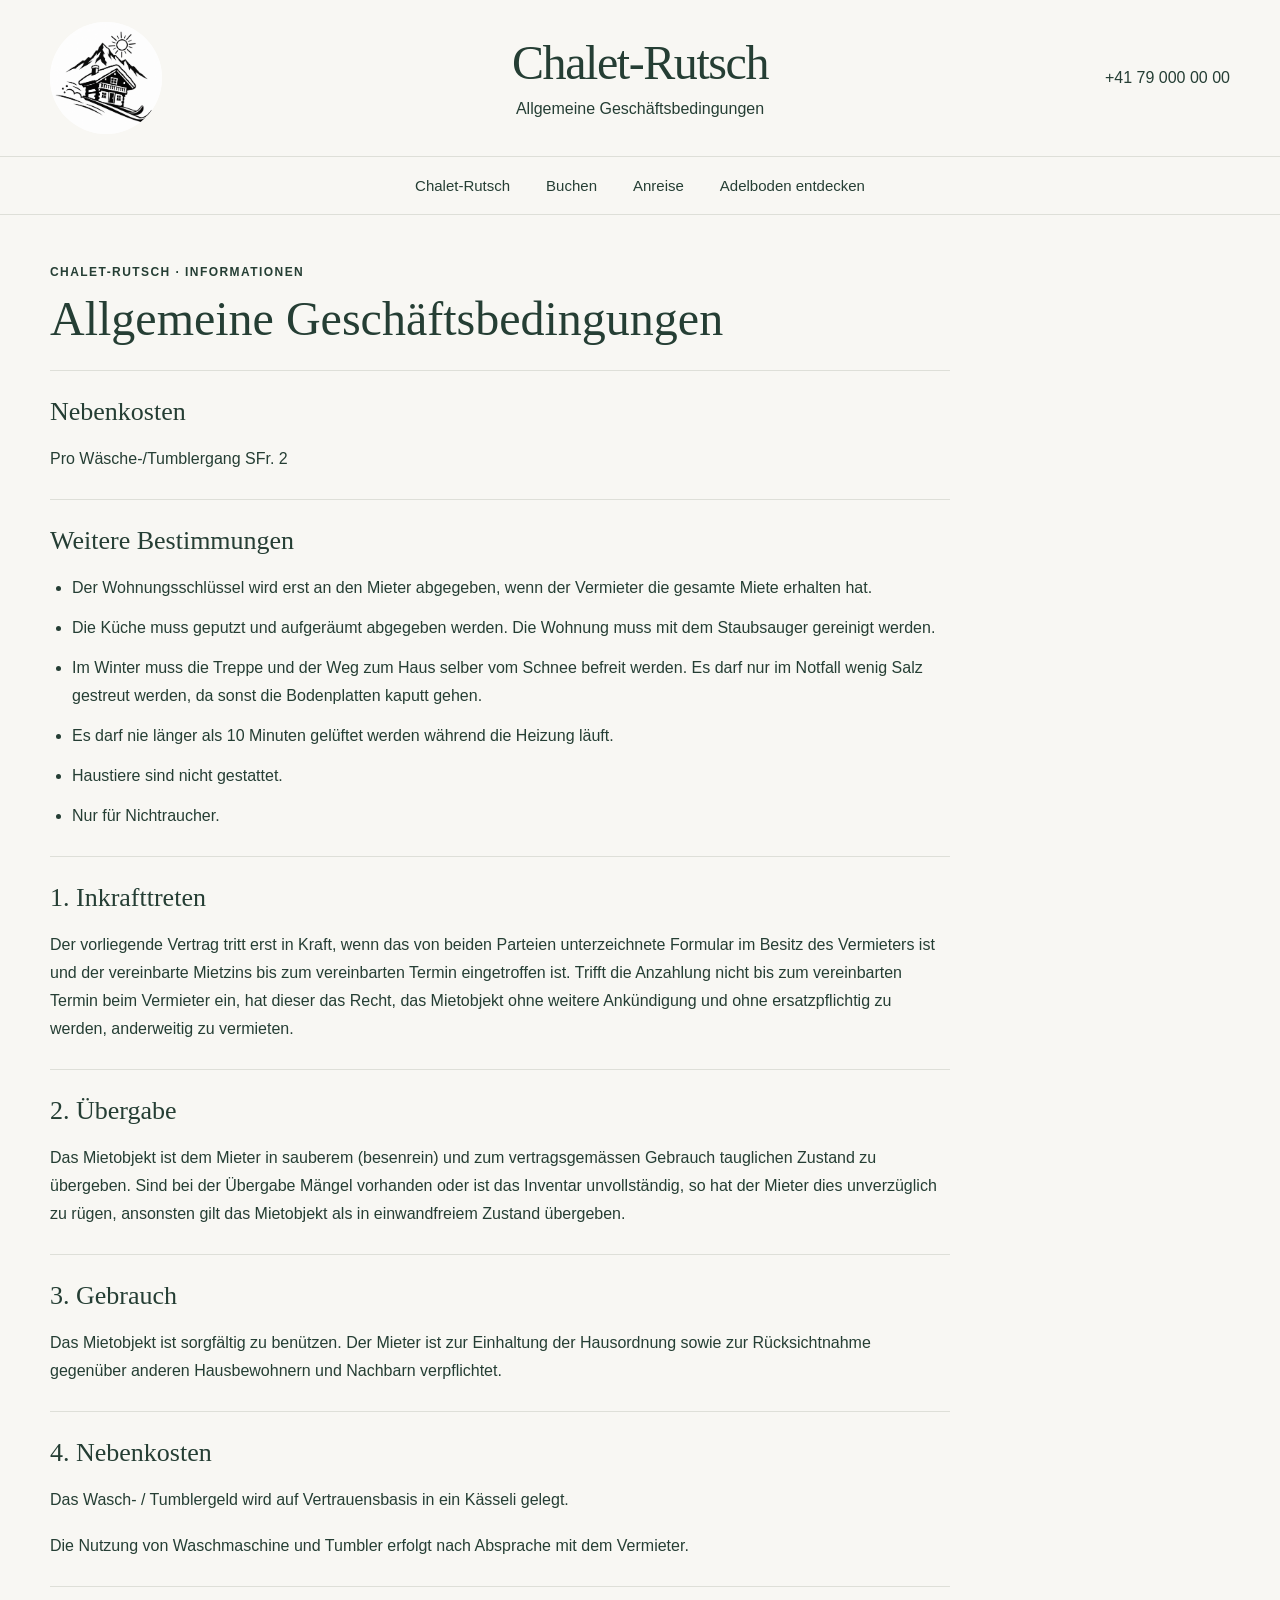
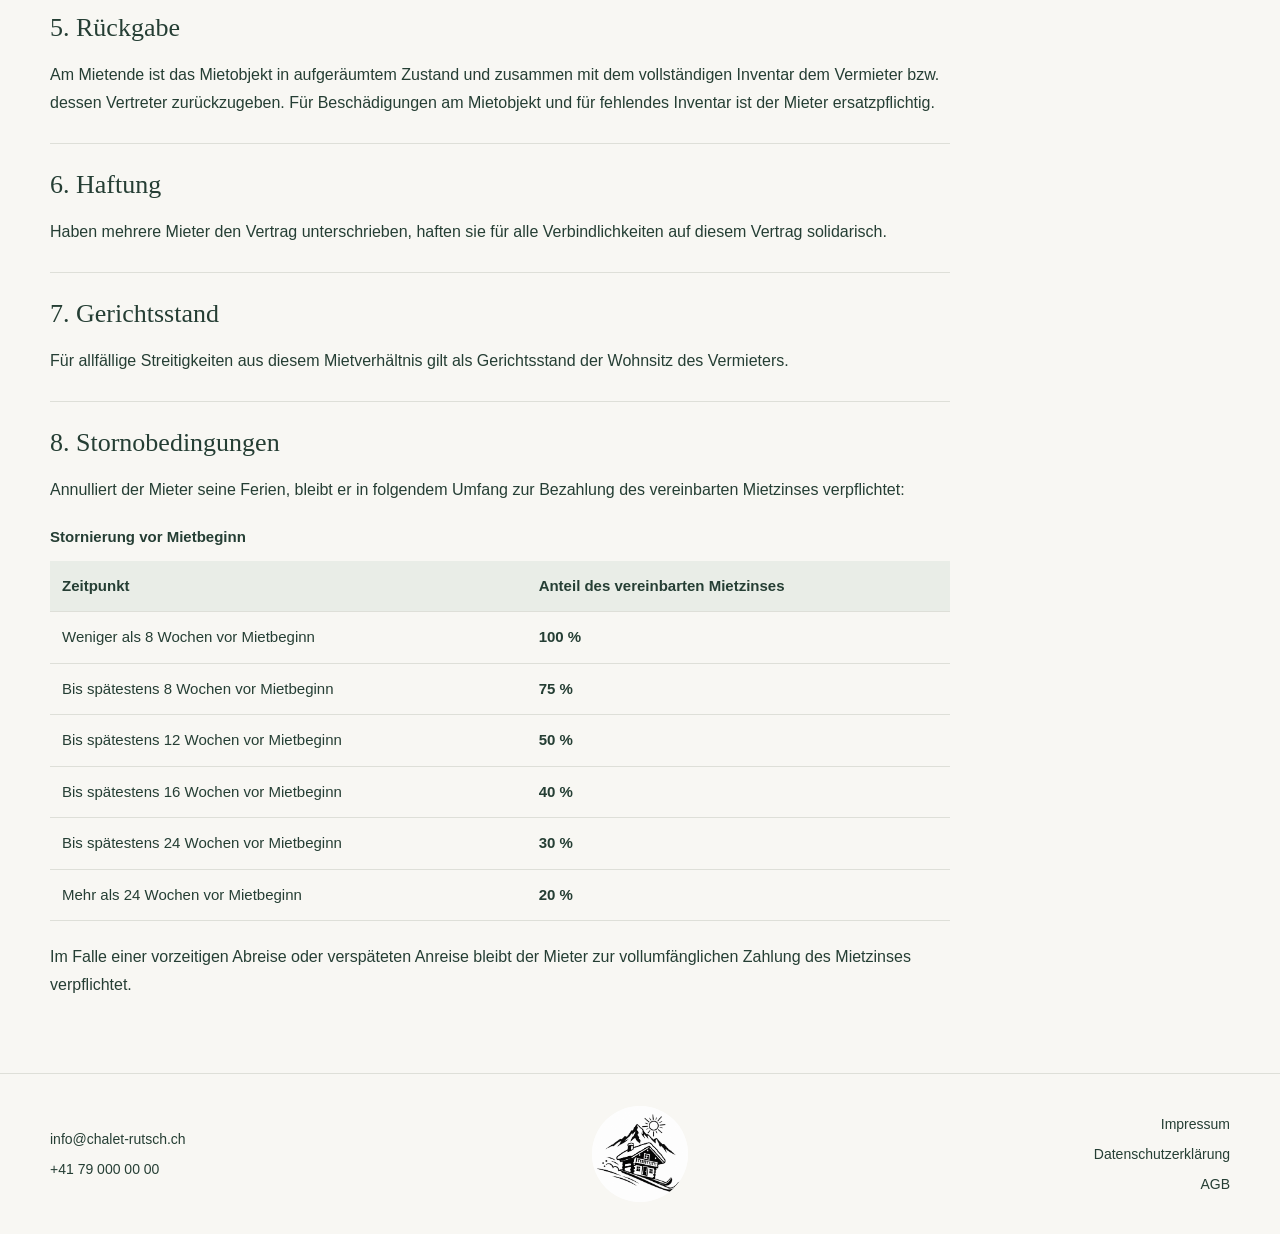
==== agb.html @ b10066a0 "Initial version" ====
<!DOCTYPE html>
<html lang="de-CH">
<head>
  <meta charset="UTF-8">
  <meta name="viewport" content="width=device-width, initial-scale=1">
  <meta name="description" content="Allgemeine Geschäftsbedingungen für die Ferienwohnung Chalet-Rutsch: Mietbedingungen, Nebenkosten, Hausregeln und Stornobedingungen.">
  <title>AGB | Chalet-Rutsch</title>
  <style>
    :root { --ink: #253e34; --paper: #f8f7f3; --line: #dedfd8; }
    * { box-sizing: border-box; }
    body { margin: 0; background: var(--paper); color: var(--ink); font-family: Arial, Helvetica, sans-serif; }
    a { color: inherit; text-underline-offset: 5px; }
    a:hover { color: #62765d; }
    a:focus-visible { outline: 3px solid #8a6942; outline-offset: 6px; }
    .skip-link { position: absolute; left: 16px; top: -100px; padding: 12px; background: white; z-index: 2; }
    .skip-link:focus { top: 12px; }
    .container { width: min(1180px, calc(100% - 64px)); margin-inline: auto; }
    .header-top { display: grid; grid-template-columns: 1fr auto 1fr; align-items: center; gap: 24px; padding-block: 22px; }
    .logo-link { justify-self: start; display: inline-flex; }
    .logo { display: block; width: 112px; height: 112px; object-fit: contain; background: white; border-radius: 50%; }
    h1 { margin: 0; font-family: Georgia, 'Times New Roman', serif; font-size: clamp(30px, 4vw, 48px); font-weight: normal; letter-spacing: -.03em; }
    .header-title { text-align: center; }
    .header-subtitle { margin: 8px 0 0; font-size: 16px; line-height: 1.4; }
    .header-phone { justify-self: end; white-space: nowrap; text-decoration: none; font-size: 16px; }
    .main-nav { border-block: 1px solid var(--line); }
    .main-nav ul { display: flex; justify-content: center; gap: 52px; list-style: none; padding: 0; margin: 0 auto; }
    .main-nav a { display: block; padding: 20px 2px 17px; text-decoration: none; border-bottom: 3px solid transparent; font-size: 15px; }
    .main-nav a[aria-current="page"] { border-bottom-color: var(--ink); }
    main { padding-block: 36px 48px; }
    figure { margin: 0; }
    .hero-image { display: block; width: 100%; aspect-ratio: 2 / 1; object-fit: cover; border-radius: 3px; }
    .site-footer { border-top: 1px solid var(--line); }
    .footer-grid { display: grid; grid-template-columns: 1fr auto 1fr; align-items: center; gap: 32px; padding-block: 32px; }
    .contact, .legal { display: flex; flex-direction: column; gap: 14px; font-size: 14px; font-style: normal; }
    .contact a, .legal a { width: fit-content; text-decoration: none; }
    .contact a:hover, .legal a:hover { text-decoration: underline; }
    .footer-logo { width: 96px; height: 96px; }
    .legal { justify-self: end; align-items: flex-end; }
    @media (max-width: 680px) {
      .container { width: calc(100% - 32px); }
      .header-top { grid-template-columns: 72px 1fr; gap: 12px 20px; padding-block: 20px; }
      .logo { width: 72px; height: 72px; }
      .logo-link { grid-row: span 2; }
      .header-title { text-align: left; }
      .header-subtitle { font-size: 14px; }
      h1 { font-size: 32px; }
      .header-phone { justify-self: start; font-size: 14px; }
      .main-nav ul { gap: 30px; }
      .main-nav a { font-size: 14px; padding-block: 17px 14px; }
      main { padding-block: 24px 32px; }
      .hero-image { aspect-ratio: 4 / 3; }
      .footer-grid { grid-template-columns: 1fr; justify-items: center; gap: 26px; padding-block: 28px; }
      .contact, .legal { align-items: center; justify-self: center; }
      .footer-logo { width: 96px; height: 96px; }
    }
    .chalet-overview { display: grid; grid-template-columns: minmax(0, 1fr) minmax(0, 1fr); gap: 36px; align-items: start; margin-top: 36px; }
    .chalet-description { margin: 0 0 18px; font-size: 16px; line-height: 1.65; }
    .chalet-description:last-child { margin-bottom: 0; }
    .gallery { min-width: 0; }
    .gallery-stage { position: relative; overflow: hidden; border-radius: 3px; }
    .gallery-image { display: block; width: 100%; aspect-ratio: 4 / 3; height: auto; object-fit: cover; }
    .gallery-image[hidden] { display: none; }
    .gallery button { cursor: pointer; font: inherit; }
    .gallery button:focus-visible { outline: 3px solid #8a6942; outline-offset: 4px; }
    .gallery-arrow { position: absolute; top: 50%; transform: translateY(-50%); width: 44px; height: 48px; border: 0; border-radius: 3px; background: #253e34; color: white; font-size: 22px !important; }
    .gallery-arrow:hover { background: #405e4e; }
    .gallery-prev { left: 12px; }
    .gallery-next { right: 12px; }
    .gallery-controls { display: flex; justify-content: space-between; align-items: center; gap: 12px; margin-top: 12px; font-size: 13px; }
    .gallery-pause { color: var(--ink); background: transparent; border: 1px solid var(--line); border-radius: 3px; padding: 8px 12px; }
    @media (max-width: 800px) { .chalet-overview { grid-template-columns: 1fr; gap: 24px; } }
    .amenities { margin-top: 28px; padding-top: 24px; border-top: 1px solid var(--line); }
    .amenities h2 { margin: 0 0 24px; font-family: Georgia, 'Times New Roman', serif; font-size: 24px; font-weight: normal; line-height: 1.3; }
    .amenities-list { list-style: none; padding: 0; margin: 0; display: grid; grid-template-columns: repeat(auto-fit, minmax(120px, 1fr)); gap: 26px 16px; }
    .amenity { display: flex; flex-direction: column; align-items: center; gap: 10px; text-align: center; font-size: 14px; line-height: 1.4; overflow-wrap: anywhere; }
    .amenity svg { flex-shrink: 0; }
    @media (max-width: 380px) { .amenities-list { grid-template-columns: repeat(2, minmax(0, 1fr)); } }

    .explore-intro { max-width: 850px; padding-block: 14px 16px; }
    .explore-eyebrow { text-transform: uppercase; letter-spacing: .12em; font-size: 12px; font-weight: bold; margin: 0 0 12px; }
    .explore-intro h2 { font-size: clamp(32px, 5vw, 48px); margin: 0 0 20px; }
    .explore-intro p:not(.explore-eyebrow) { font-size: 18px; line-height: 1.7; }
    .explore-section { padding-block: 36px; border-top: 1px solid var(--line); scroll-margin-top: 24px; }
    .explore-section h2, .explore-intro h2 { font-family: Georgia, 'Times New Roman', serif; font-weight: normal; }
    .explore-section h2 { margin: 0 0 28px; font-size: 30px; }
    .explore-section h3 { font-family: Georgia, 'Times New Roman', serif; font-size: 24px; font-weight: normal; margin: 0 0 12px; }
    .explore-section p { line-height: 1.7; }
    .explore-shortcuts { display: flex; flex-wrap: wrap; gap: 12px 24px; margin-block: 24px; font-size: 14px; }
    .mountain-grid { display: grid; grid-template-columns: repeat(4, minmax(0, 1fr)); gap: 20px; }
    .explore-card { border: 1px solid var(--line); padding: 24px; background: #fffefa; border-radius: 4px; display: flex; flex-direction: column; }
    .card-number { font-size: 11px; text-transform: uppercase; letter-spacing: .1em; color: #62765d; margin-bottom: 24px; }
    .explore-card p { margin: 0 0 24px; font-size: 15px; }
    .explore-card a { margin-top: auto; font-size: 14px; }
    .season-grid { display: grid; grid-template-columns: repeat(2, minmax(0, 1fr)); gap: 24px; }
    .season-card { background: #e9ede7; padding: 30px; border-radius: 4px; }
    .season-card:nth-child(2) { background: #eeeadd; }
    .leisure-grid { display: grid; grid-template-columns: repeat(3, minmax(0, 1fr)); gap: 32px; }
    .explore-link-list { list-style: none; margin: 0; padding: 0; display: grid; grid-template-columns: repeat(2, minmax(0, 1fr)); gap: 0 32px; }
    .explore-link-list li { border-bottom: 1px solid var(--line); }
    .explore-link-list a { display: block; padding-block: 18px; text-decoration: none; }
    .explore-link-list a:hover { text-decoration: underline; }
    .explore-link-list span { display: block; margin-top: 6px; font-size: 13px; color: #62765d; }
    .explore-note { font-size: 13px; margin: 24px 0 0; }
    .main-nav ul { flex-wrap: wrap; column-gap: 32px; }
    @media (max-width: 1000px) { .mountain-grid { grid-template-columns: repeat(2, minmax(0, 1fr)); } }
    @media (max-width: 680px) {
      .mountain-grid, .season-grid, .leisure-grid, .explore-link-list { grid-template-columns: 1fr; }
      .explore-section { padding-block: 28px; }
      .main-nav ul { column-gap: 22px; }
      .main-nav a { padding-block: 12px; }
    }

    .website-preview { display: block; position: relative; overflow: hidden; border: 1px solid var(--line); border-radius: 4px; background: #e9ede7; text-decoration: none; }
    .website-preview img { display: block; width: 100%; height: auto; aspect-ratio: 8 / 5; object-fit: cover; object-position: top; color: var(--ink); font-size: 14px; }
    .website-preview-caption { display: block; padding: 9px 12px; font-size: 12px; background: #253e34; color: white; }
    .website-preview:hover { outline: 2px solid #62765d; outline-offset: 2px; }
    .explore-card .website-preview { margin: 0 0 22px; flex-shrink: 0; }
    .season-card .website-preview, .leisure-grid .website-preview { margin-bottom: 24px; }
    .explore-link-list li { padding-block: 18px; }
    .explore-link-list .website-preview { max-width: 240px; padding: 0; }
    .explore-link-list .website-preview-caption { margin: 0; color: white; }

    .directions-intro { max-width: 850px; padding-block: 14px 16px; margin-bottom: 24px; }
    .directions-eyebrow { text-transform: uppercase; letter-spacing: .12em; font-size: 12px; font-weight: bold; margin: 0 0 12px; }
    .directions-intro h2 { font: normal clamp(32px, 5vw, 48px) Georgia, serif; margin: 0 0 20px; }
    .directions-intro p:not(.directions-eyebrow) { font-size: 18px; line-height: 1.7; }
    .directions-map { overflow: hidden; border: 1px solid var(--line); border-radius: 4px; background: #e9ede7; }
    .directions-map iframe { display: block; width: 100%; height: clamp(340px, 45vw, 520px); }
    .directions-address { display: flex; justify-content: space-between; align-items: center; gap: 24px; padding-block: 26px 32px; }
    .directions-address h3 { font: normal 24px Georgia, serif; margin: 0 0 10px; }
    .directions-address address { font-style: normal; line-height: 1.65; }
    .directions-button { display: inline-block; background: var(--ink); color: white; padding: 15px 22px; border-radius: 3px; text-decoration: none; line-height: 1.5; }
    .directions-button:hover { background: #405e4e; color: white; }
    .arrival-section { border-top: 1px solid var(--line); padding-block: 32px; }
    .arrival-section h2, .directions-contact h2 { font: normal 30px Georgia, serif; margin: 0 0 24px; }
    .arrival-steps { display: grid; grid-template-columns: repeat(3, minmax(0, 1fr)); gap: 28px; list-style: none; margin: 0; padding: 0; }
    .arrival-steps li { padding: 24px; background: #eeeee7; border-radius: 4px; }
    .arrival-number { display: block; font-size: 13px; letter-spacing: .12em; color: #62765d; margin-bottom: 22px; }
    .arrival-steps h3 { font: normal 24px Georgia, serif; margin: 0 0 14px; }
    .arrival-steps p { line-height: 1.7; margin: 0; }
    .directions-contact { display: flex; justify-content: space-between; align-items: center; gap: 24px; background: #e9ede7; padding: 28px; border-radius: 4px; }
    .directions-contact h2 { font-size: 26px; margin-bottom: 12px; }
    .directions-contact p { line-height: 1.65; margin: 0; }
    .directions-contact-links { display: flex; flex-direction: column; gap: 14px; flex-shrink: 0; }
    @media (max-width: 800px) { .arrival-steps { grid-template-columns: 1fr; gap: 16px; } }
    @media (max-width: 680px) { .directions-address, .directions-contact { flex-direction: column; align-items: flex-start; } }

    .imprint-intro { padding-block: 14px 24px; }
    .imprint-intro h2 { font: normal clamp(32px,5vw,48px) Georgia,serif; margin: 0; }
    .imprint-text { max-width: 900px; overflow-wrap: anywhere; }
    .imprint-text section { padding-block: 26px; border-top: 1px solid var(--line); }
    .imprint-text h3 { font: normal 26px Georgia,serif; margin: 0 0 18px; }
    .imprint-text p, .imprint-text address { font-style: normal; line-height: 1.75; margin: 0 0 18px; }
    .imprint-text p:last-child, .imprint-text address { margin-bottom: 0; }

    .agb-text ul { margin: 0; padding-left: 22px; line-height: 1.75; }
    .agb-text li + li { margin-top: 12px; }
    .cancellation-table { width: 100%; border-collapse: collapse; margin: 22px 0; font-size: 15px; line-height: 1.5; }
    .cancellation-table caption { text-align: left; font-weight: bold; padding-bottom: 12px; }
    .cancellation-table th, .cancellation-table td { padding: 14px 12px; border-bottom: 1px solid var(--line); text-align: left; vertical-align: top; }
    .cancellation-table th { background: #e9ede7; }
    .cancellation-table td:last-child { font-weight: bold; white-space: nowrap; }
    @media (max-width: 480px) { .cancellation-table { font-size: 13px; } .cancellation-table th, .cancellation-table td { padding: 12px 8px; } }
  </style>
</head>
<body>
  <a class="skip-link" href="#inhalt">Zum Inhalt</a>
  <header>
    <div class="container header-top">
      <a class="logo-link" href="index.html" aria-label="Chalet-Rutsch – Startseite"><img class="logo" src="[data-uri]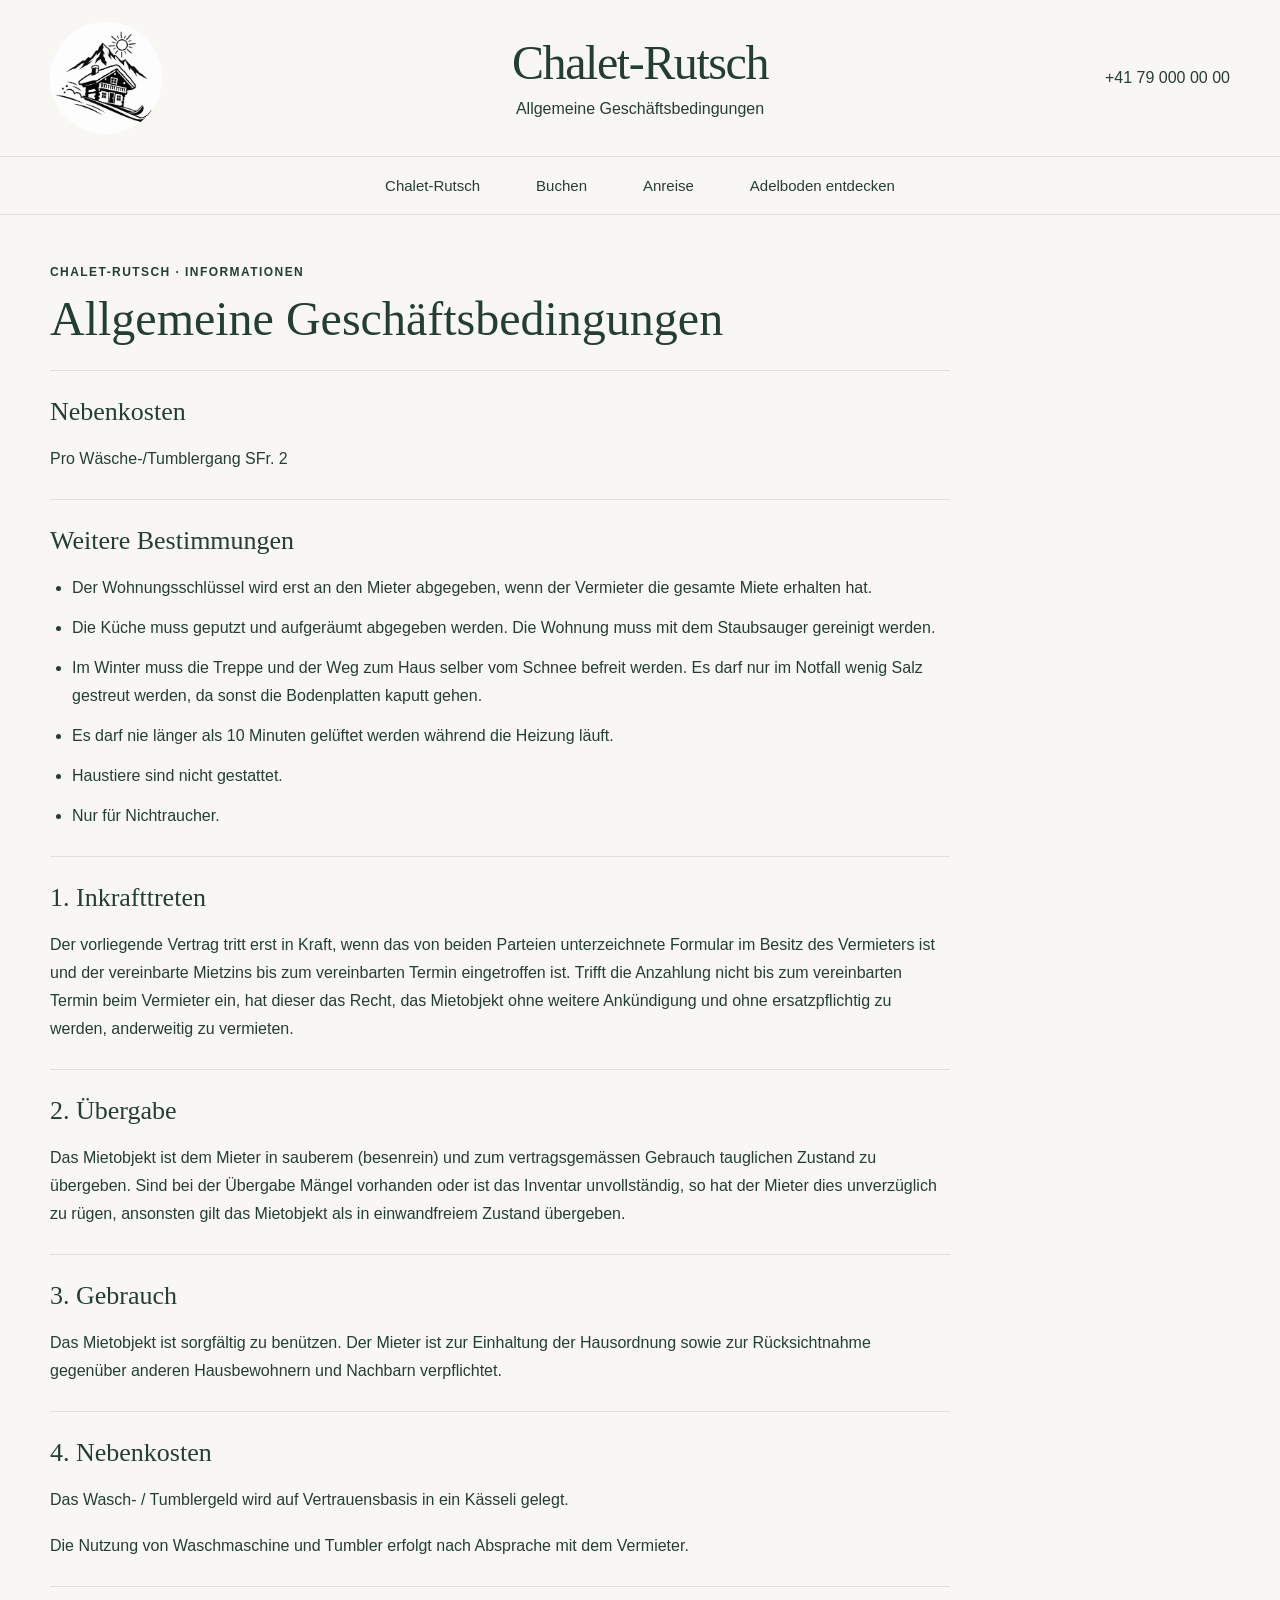
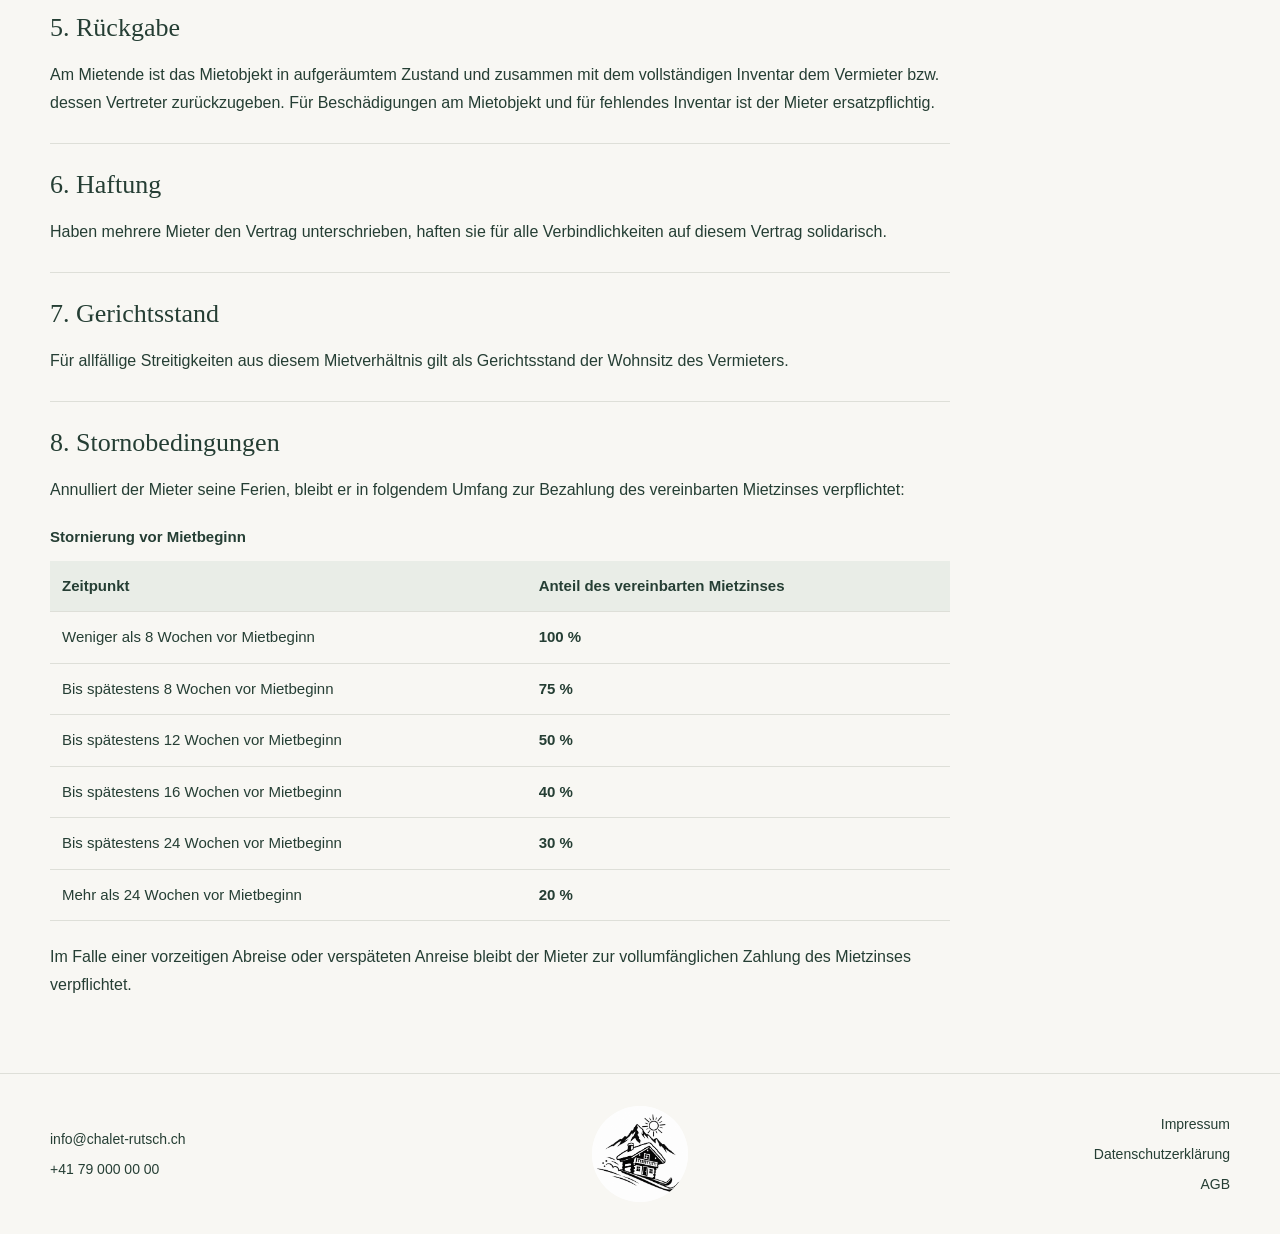
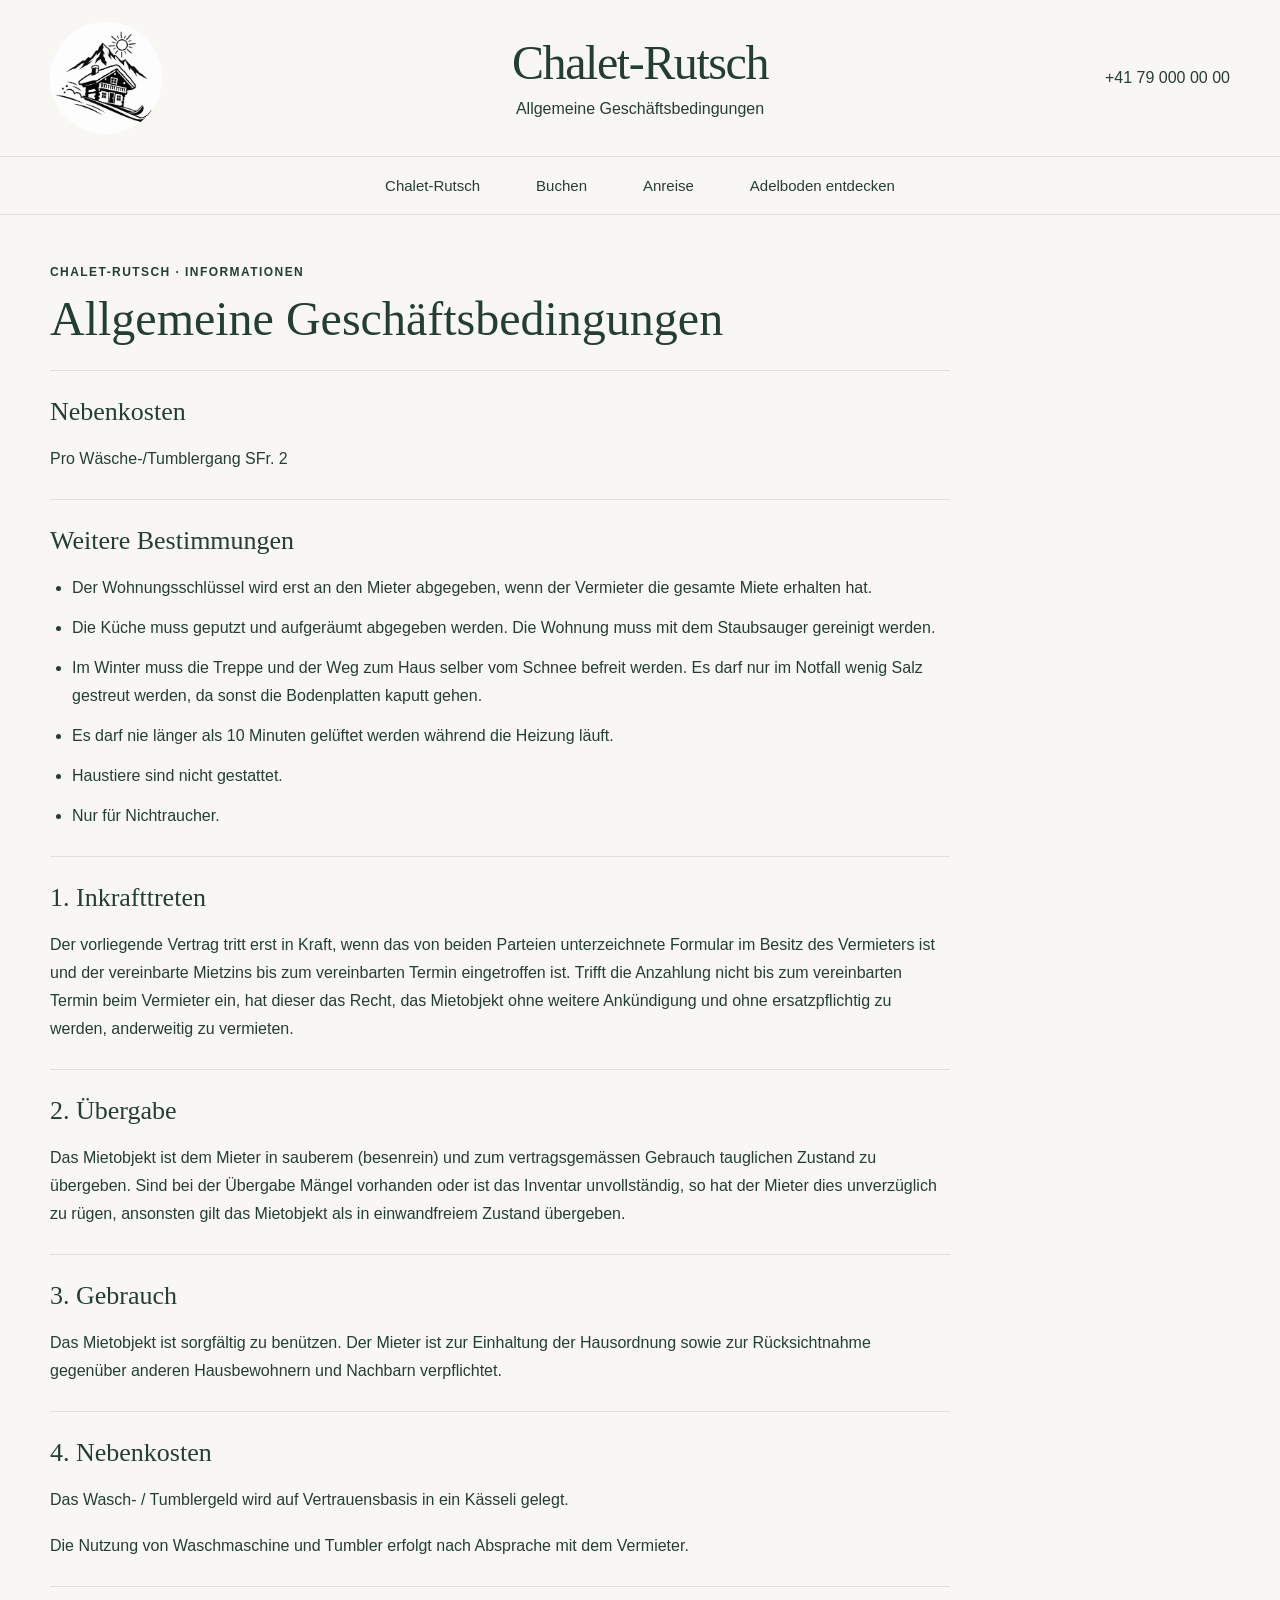
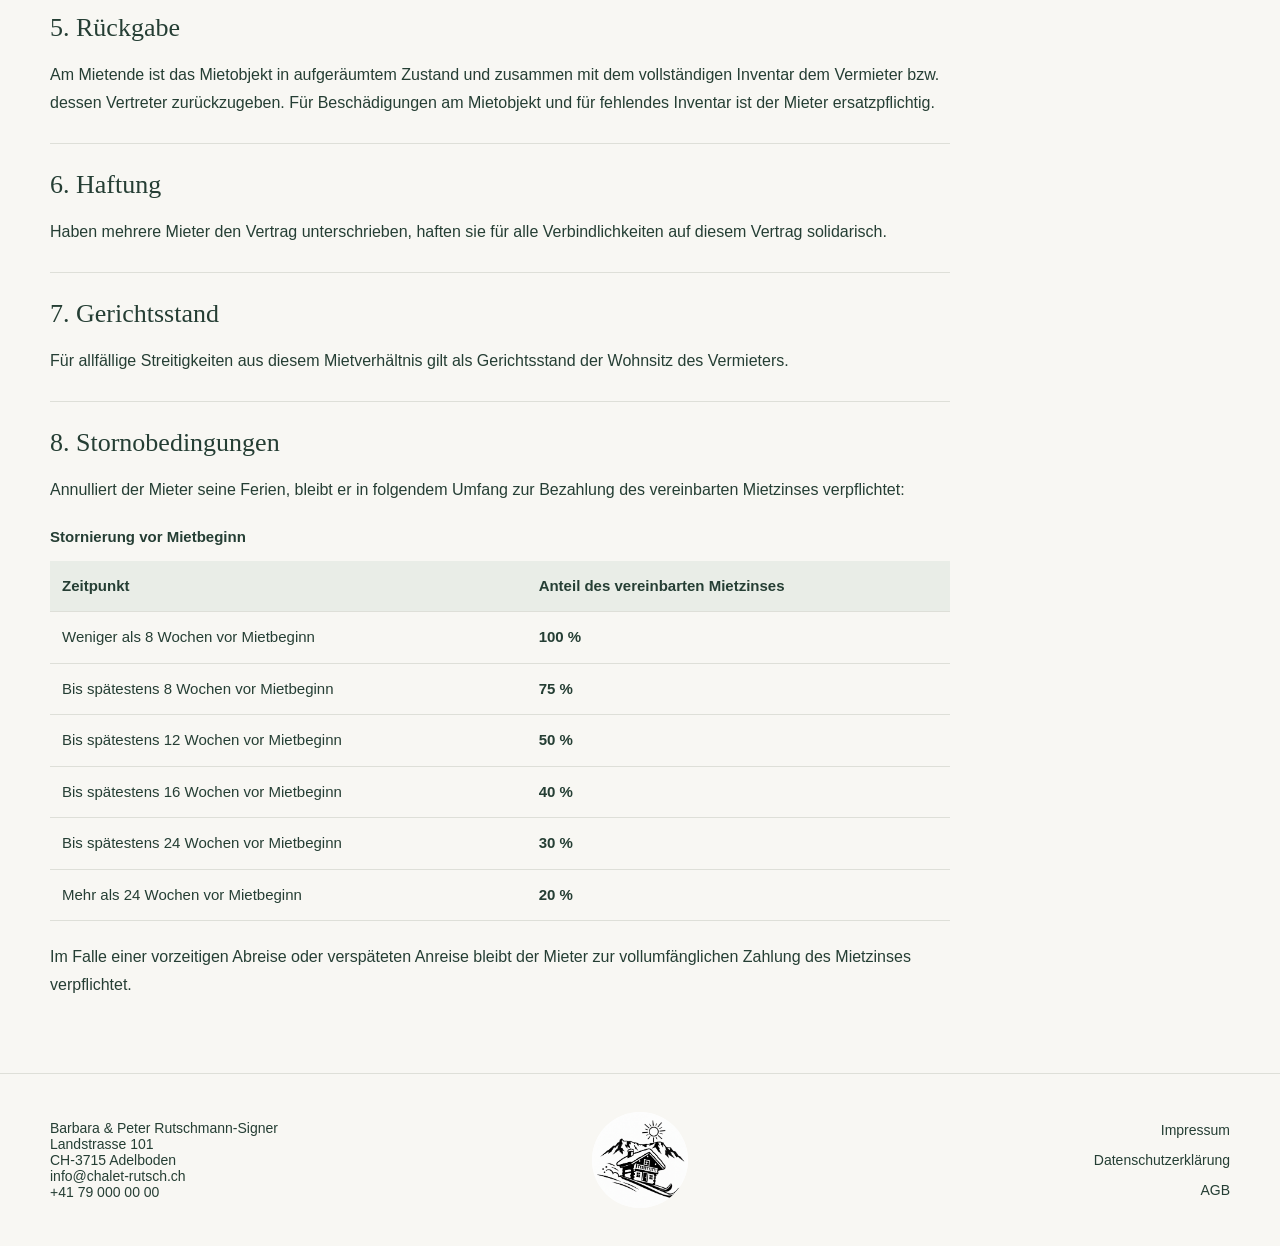
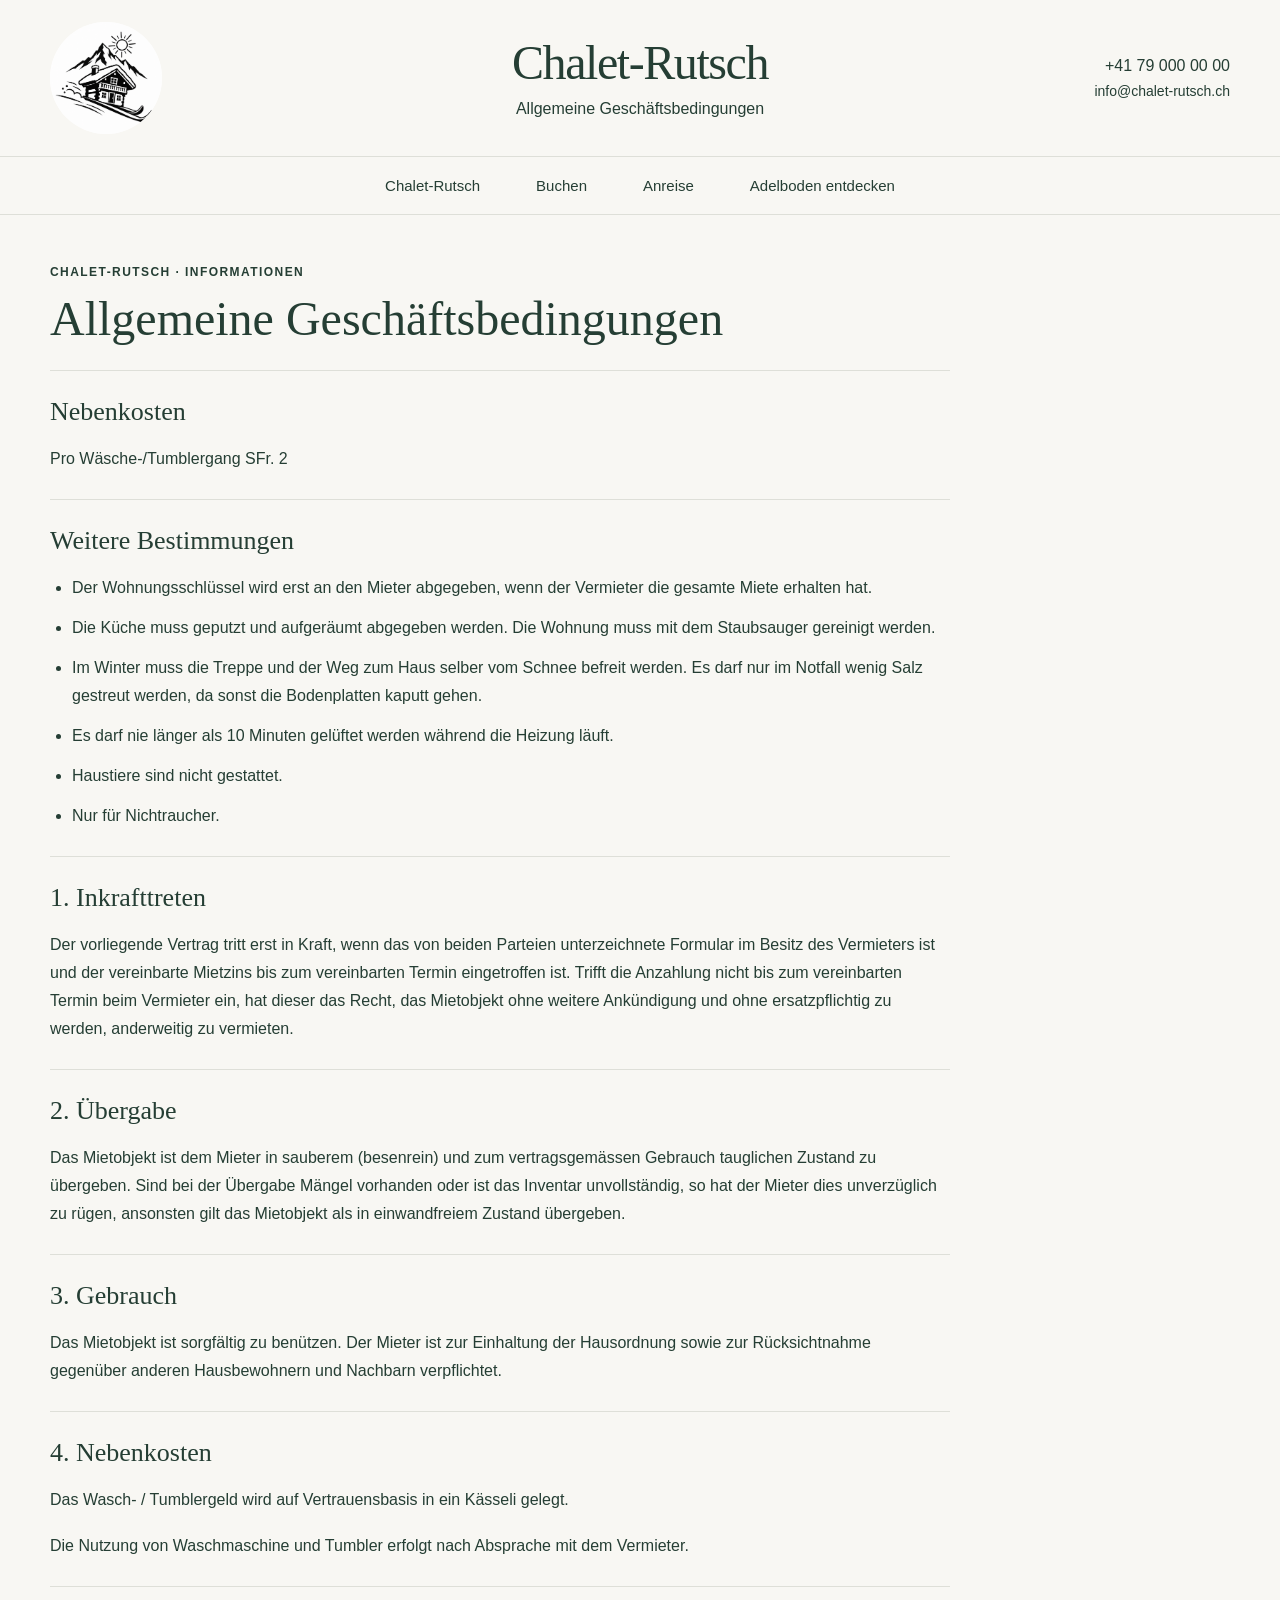
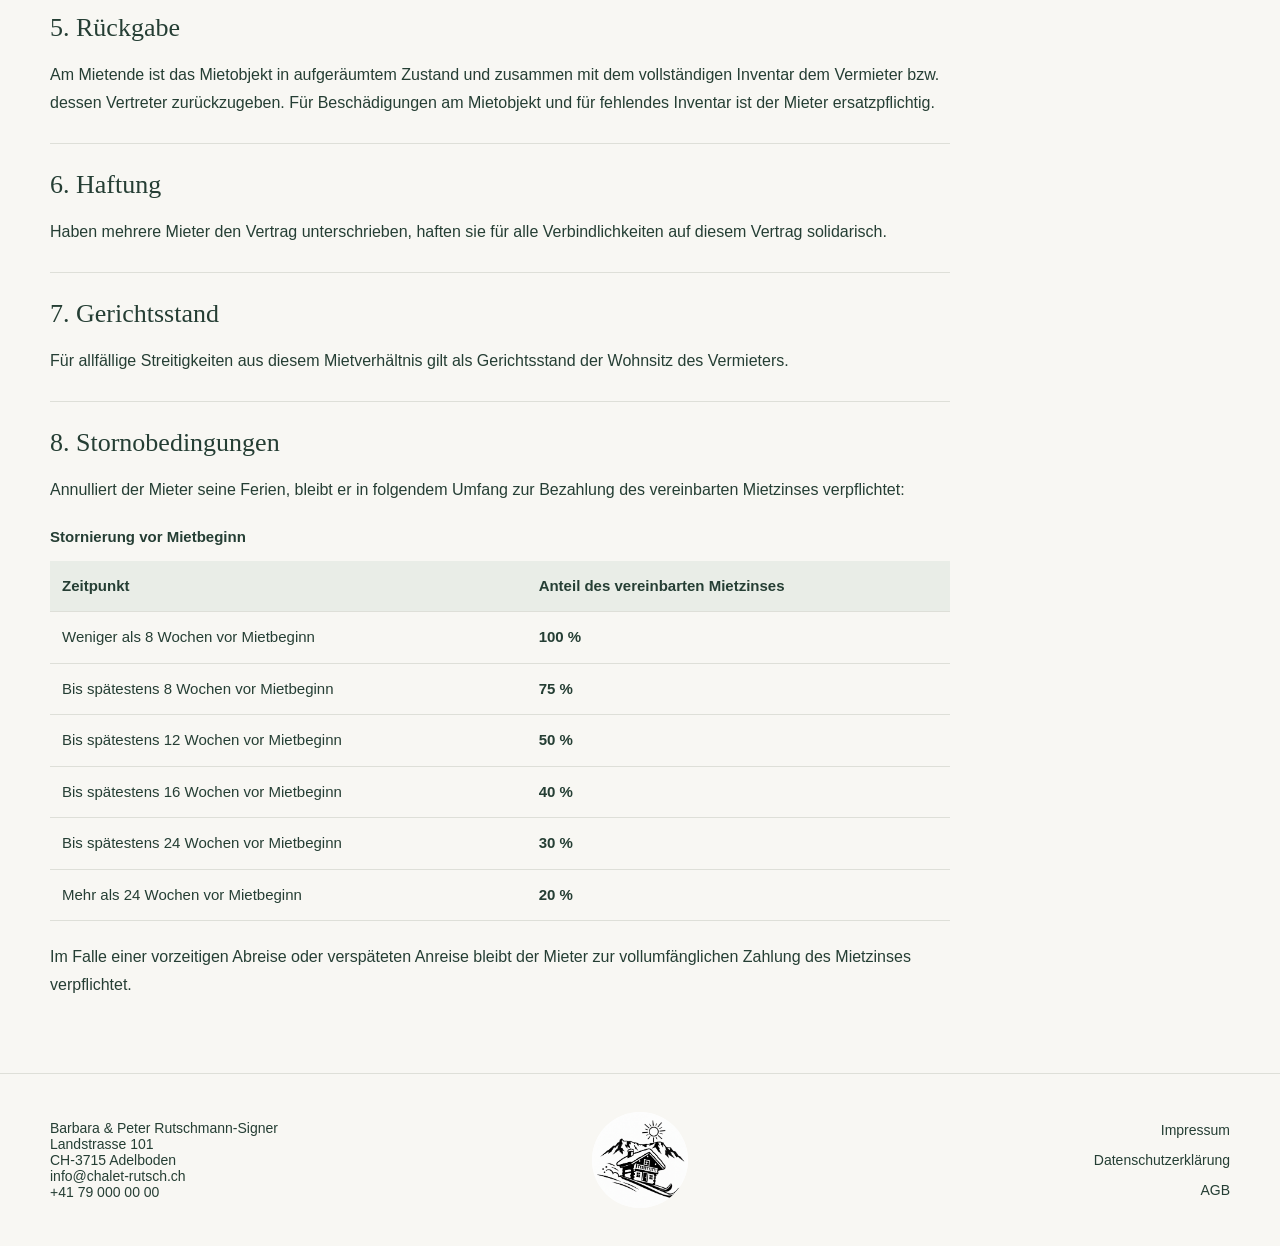
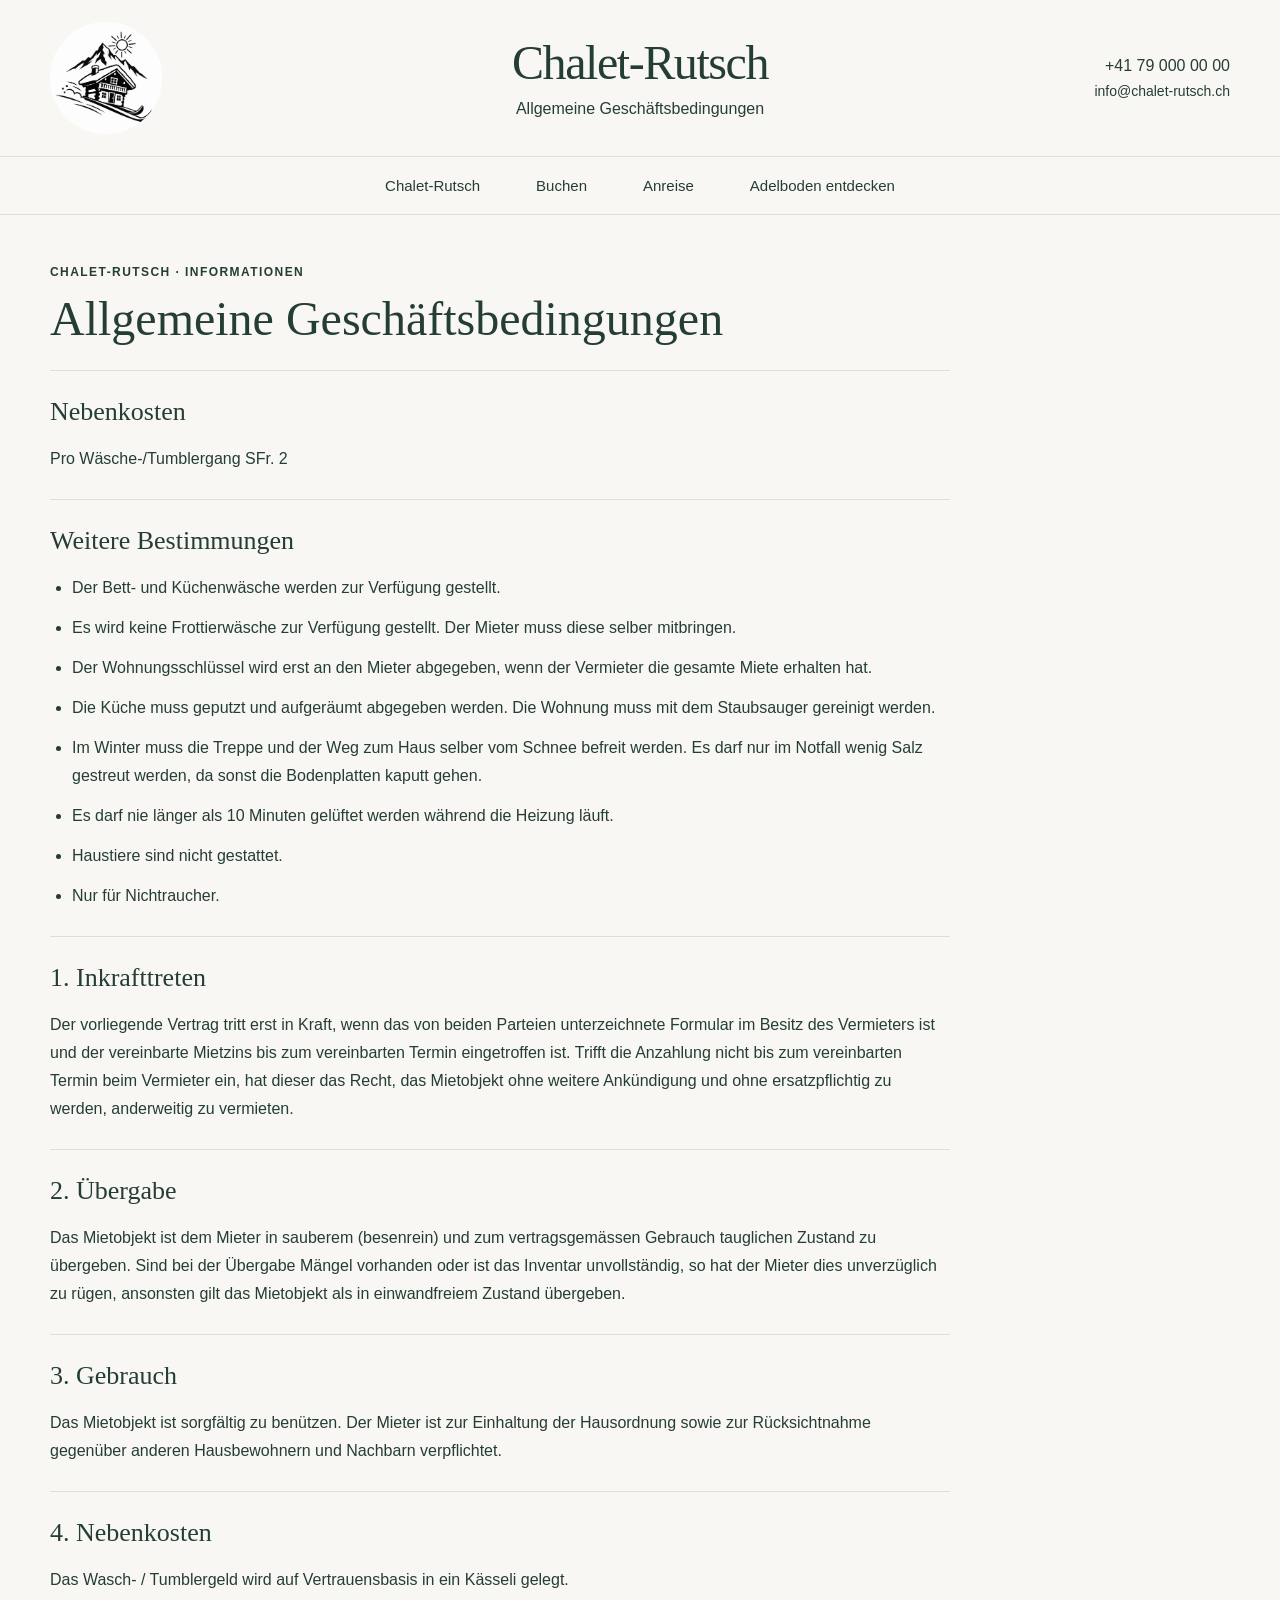
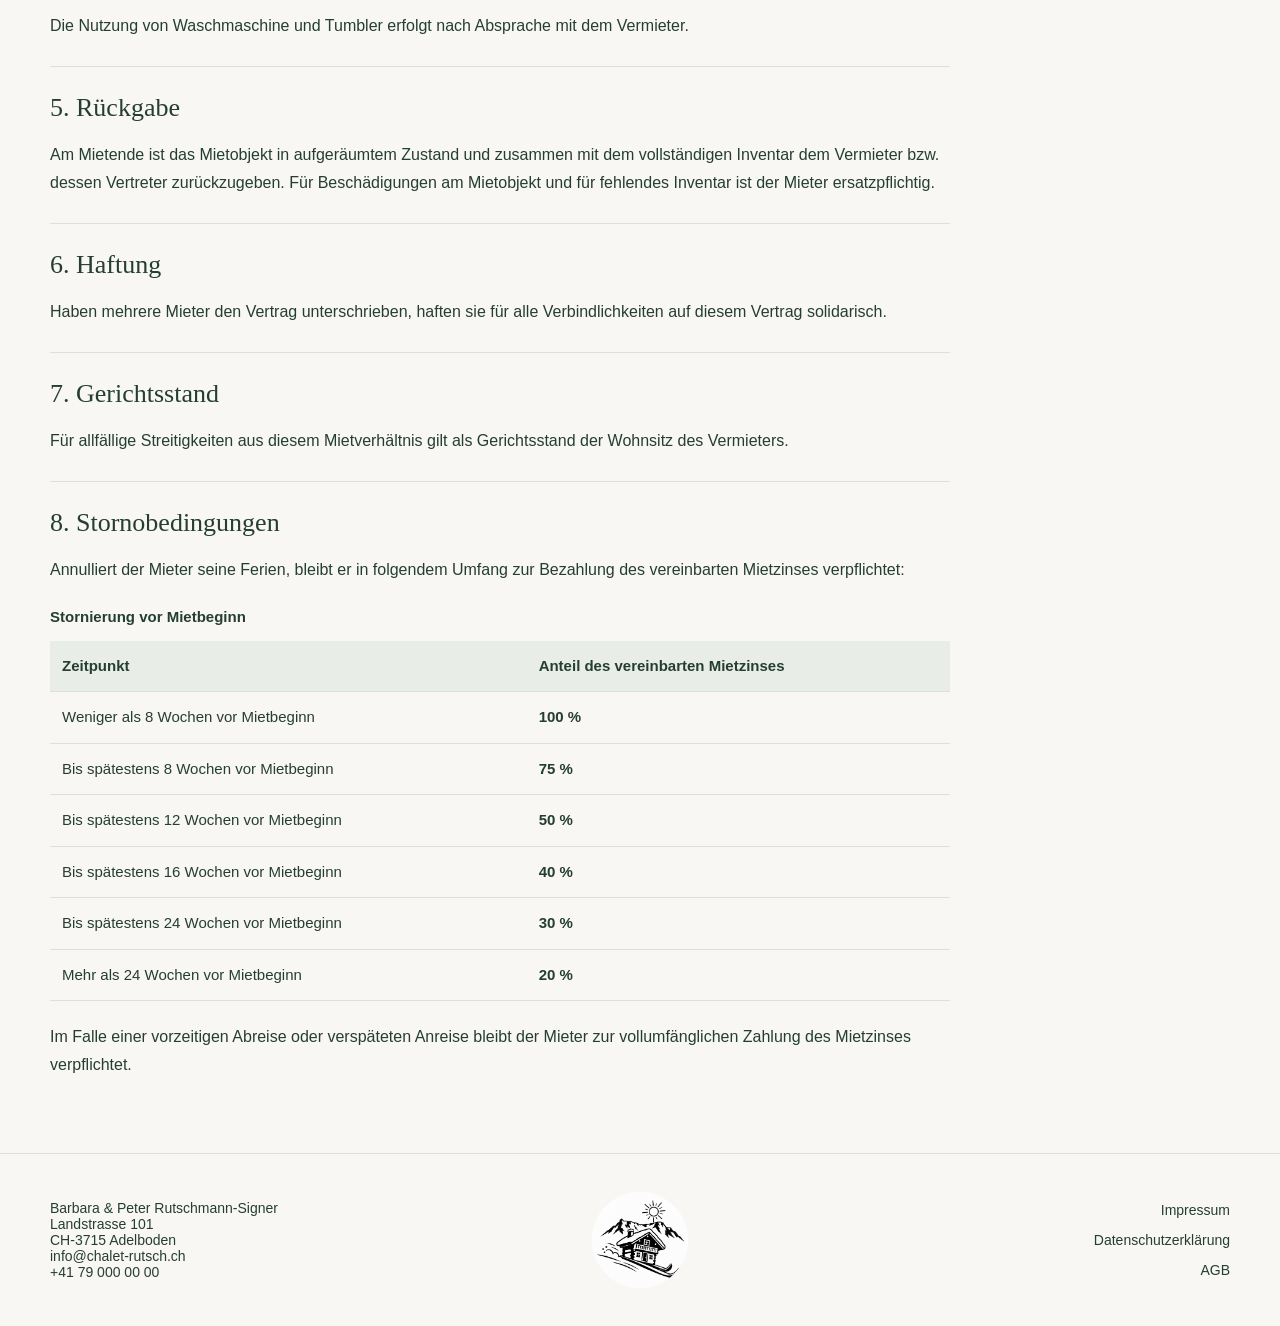
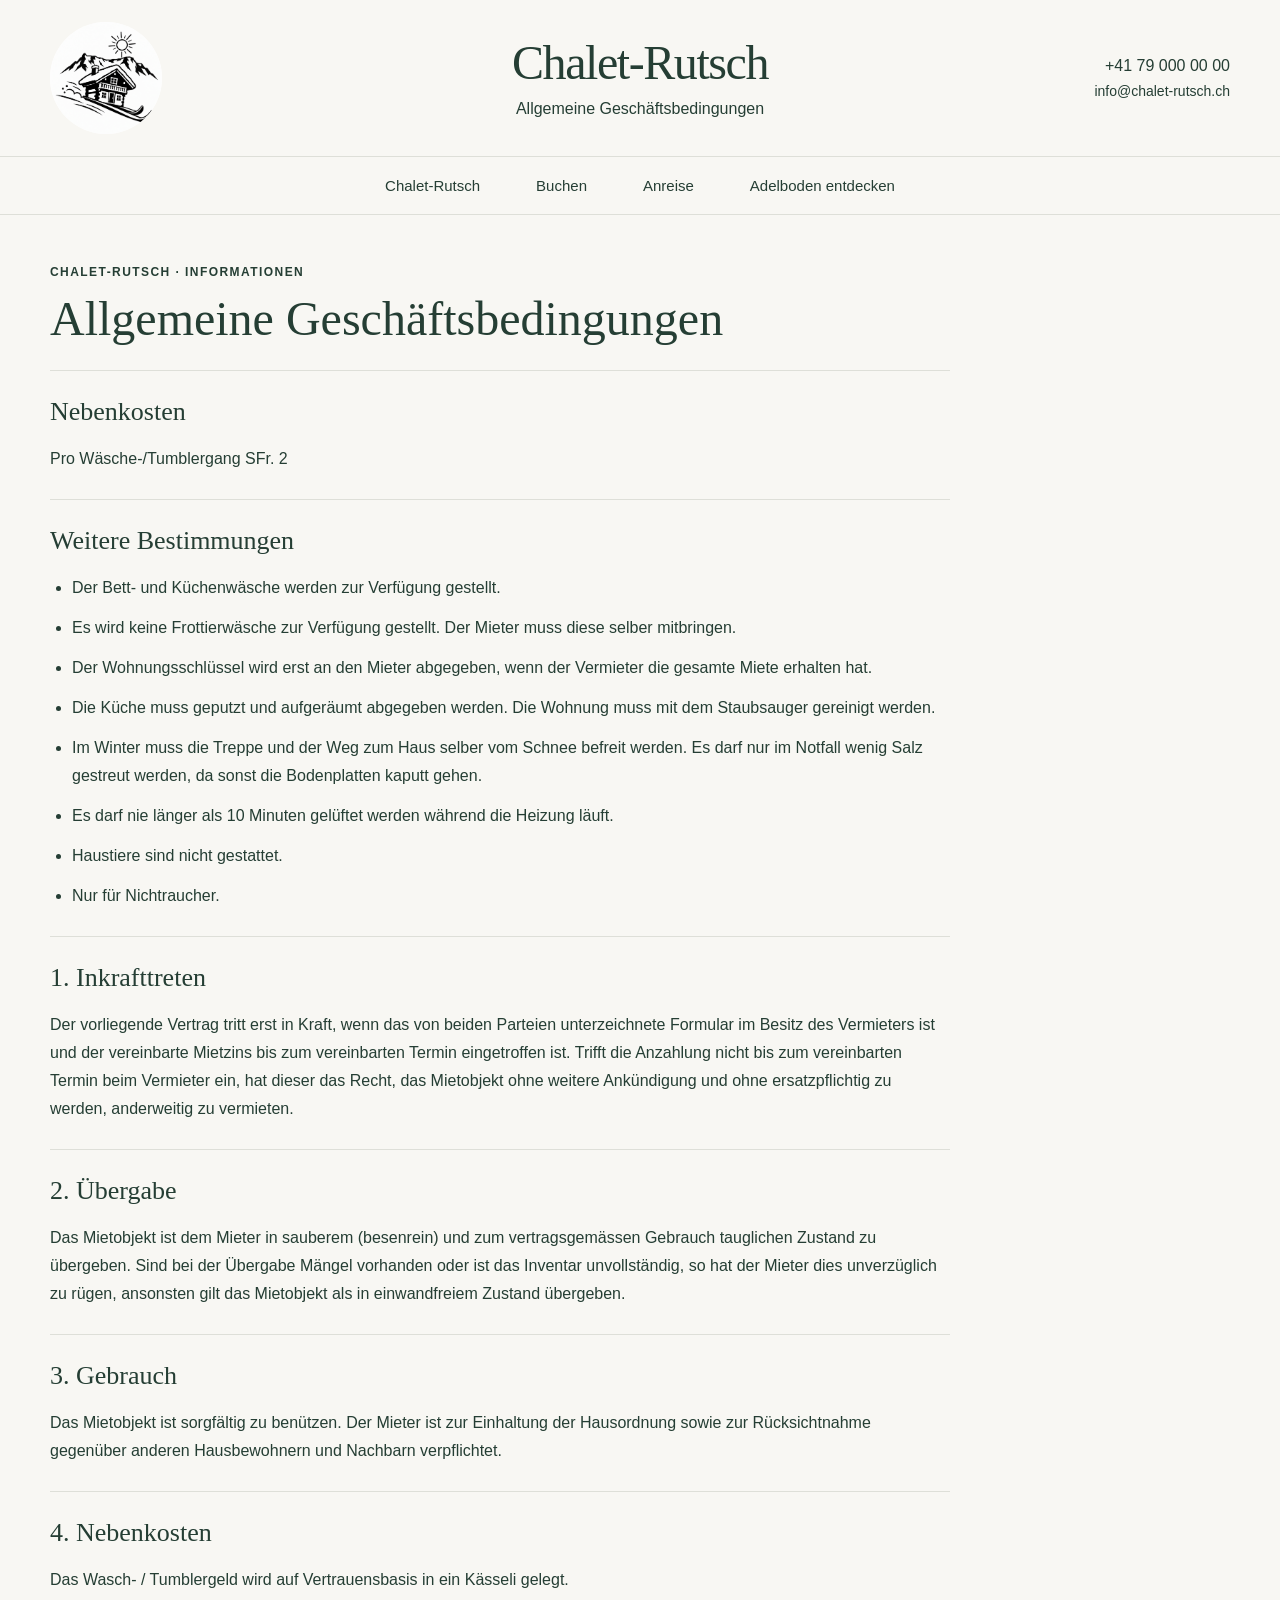
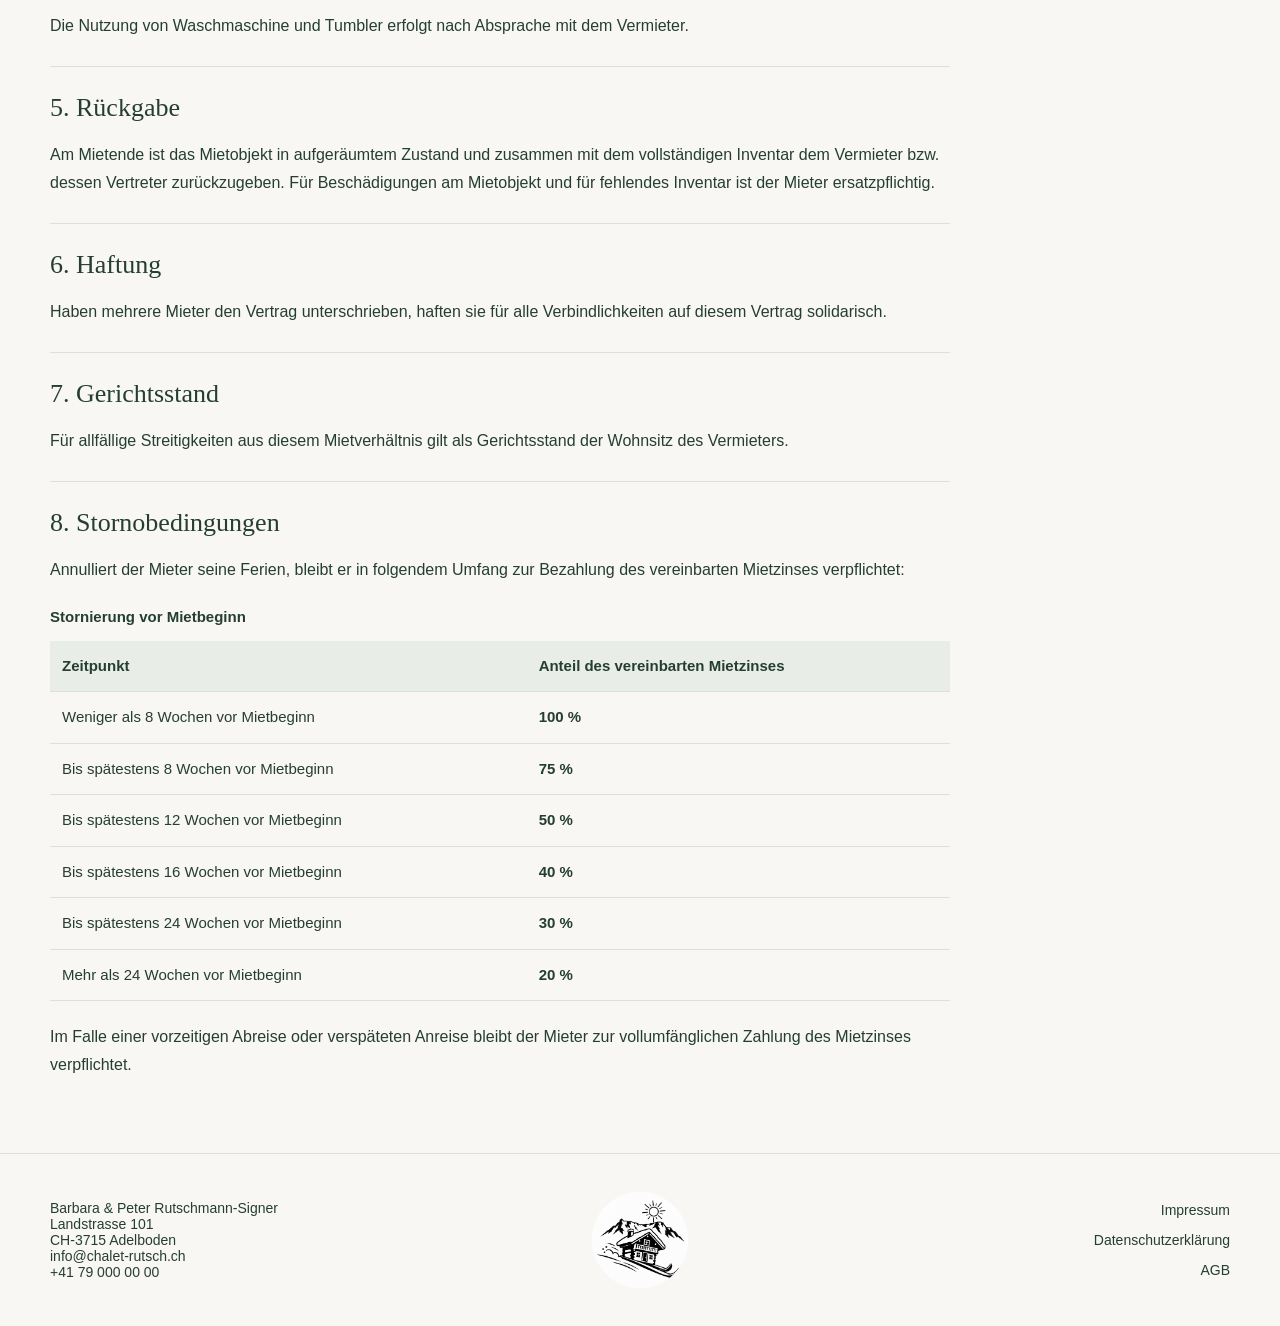
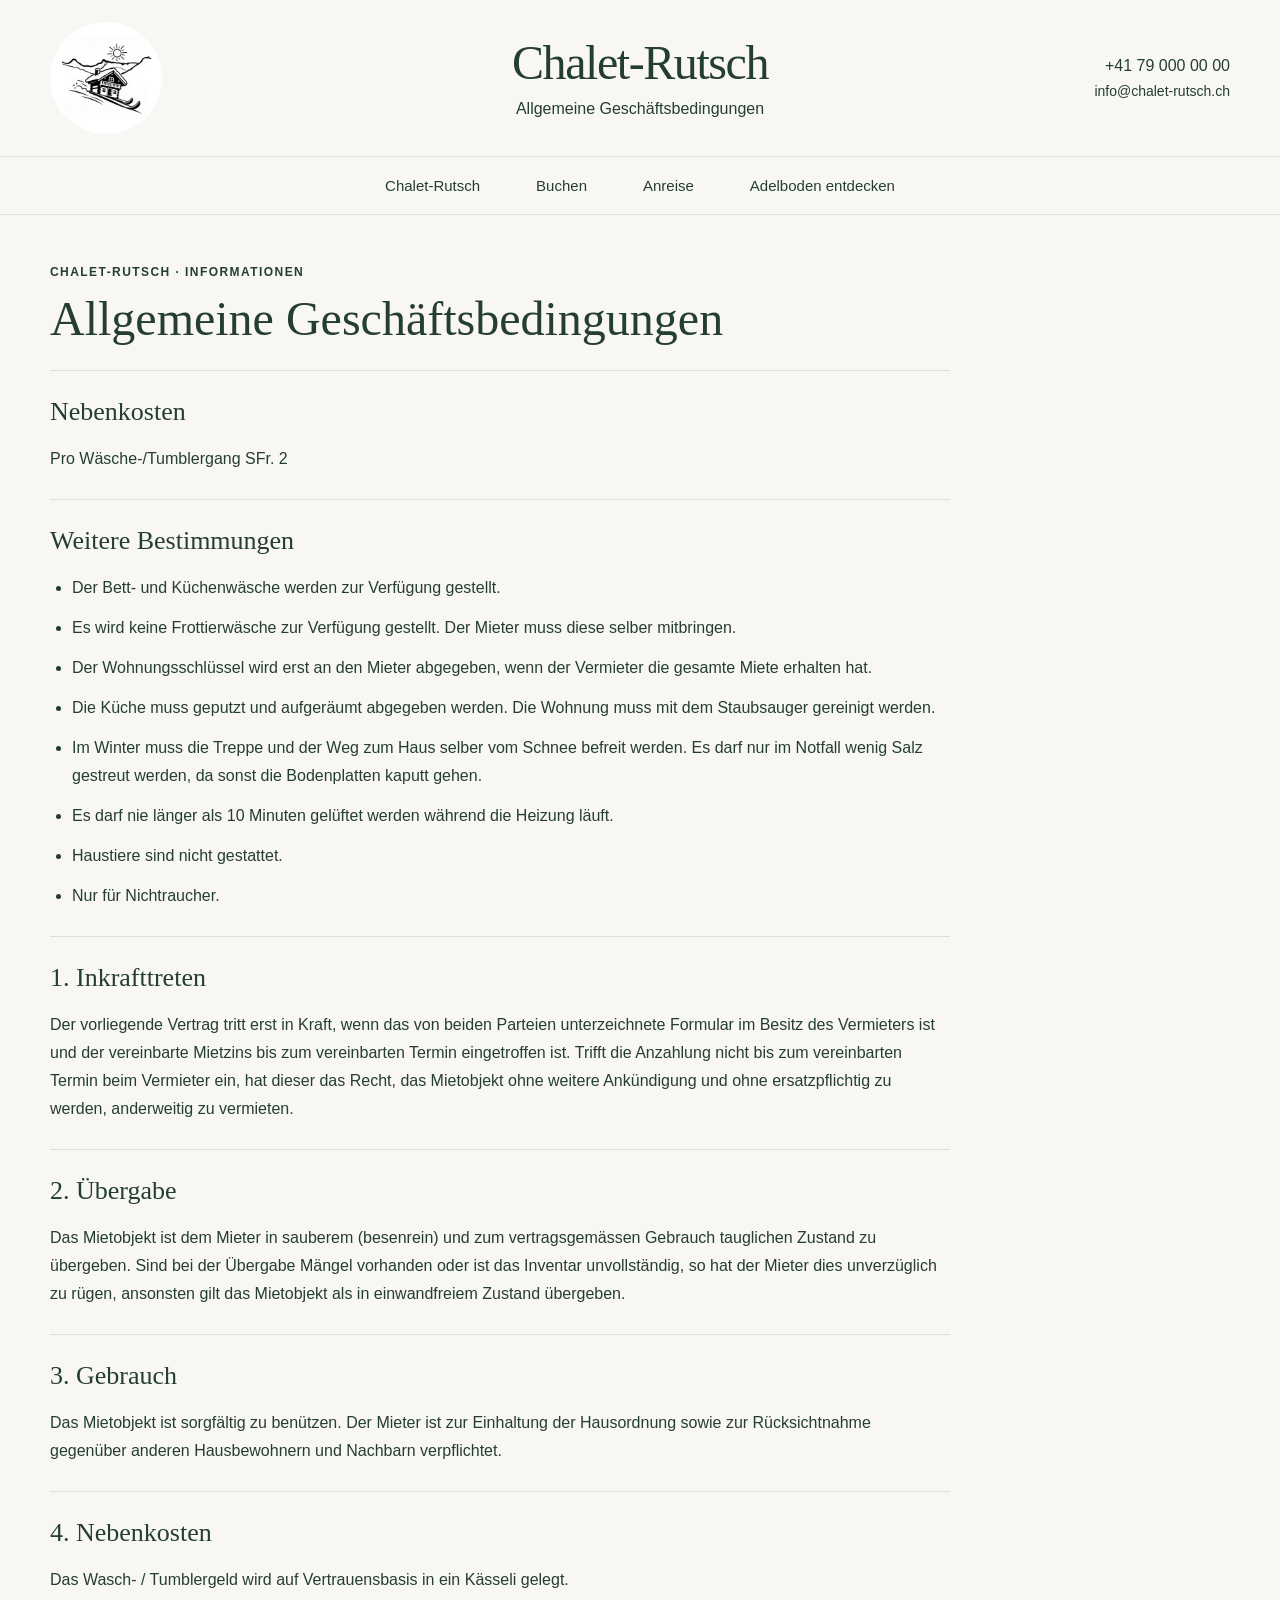
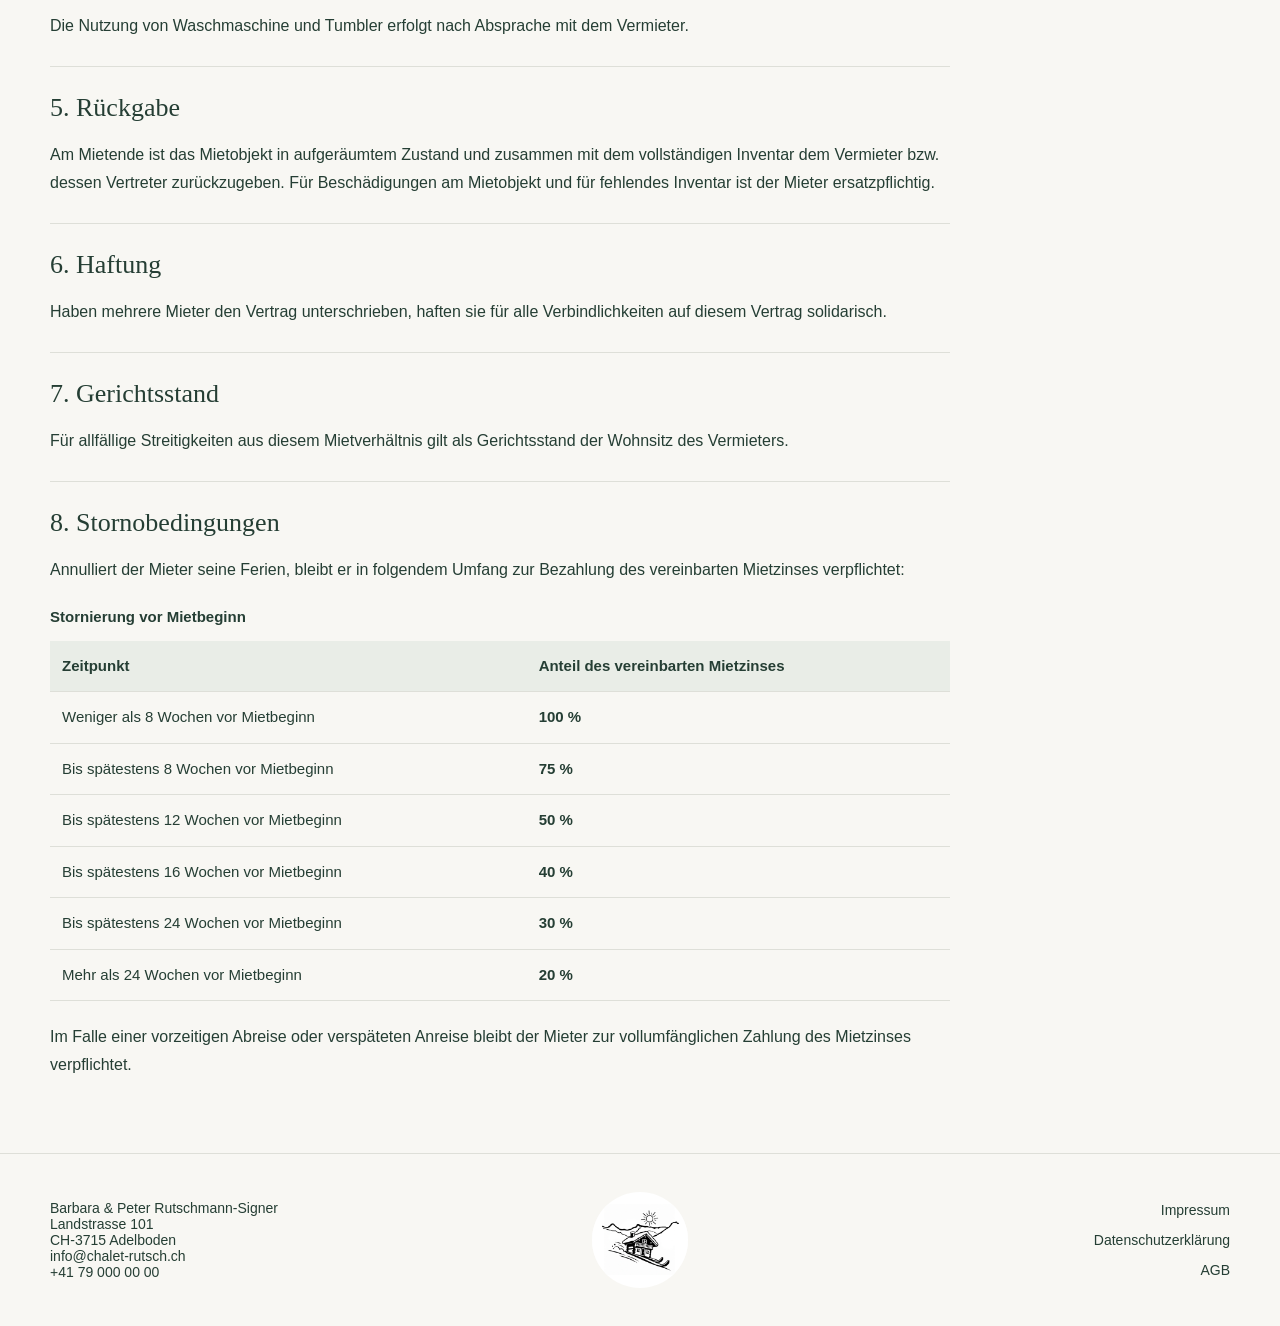
